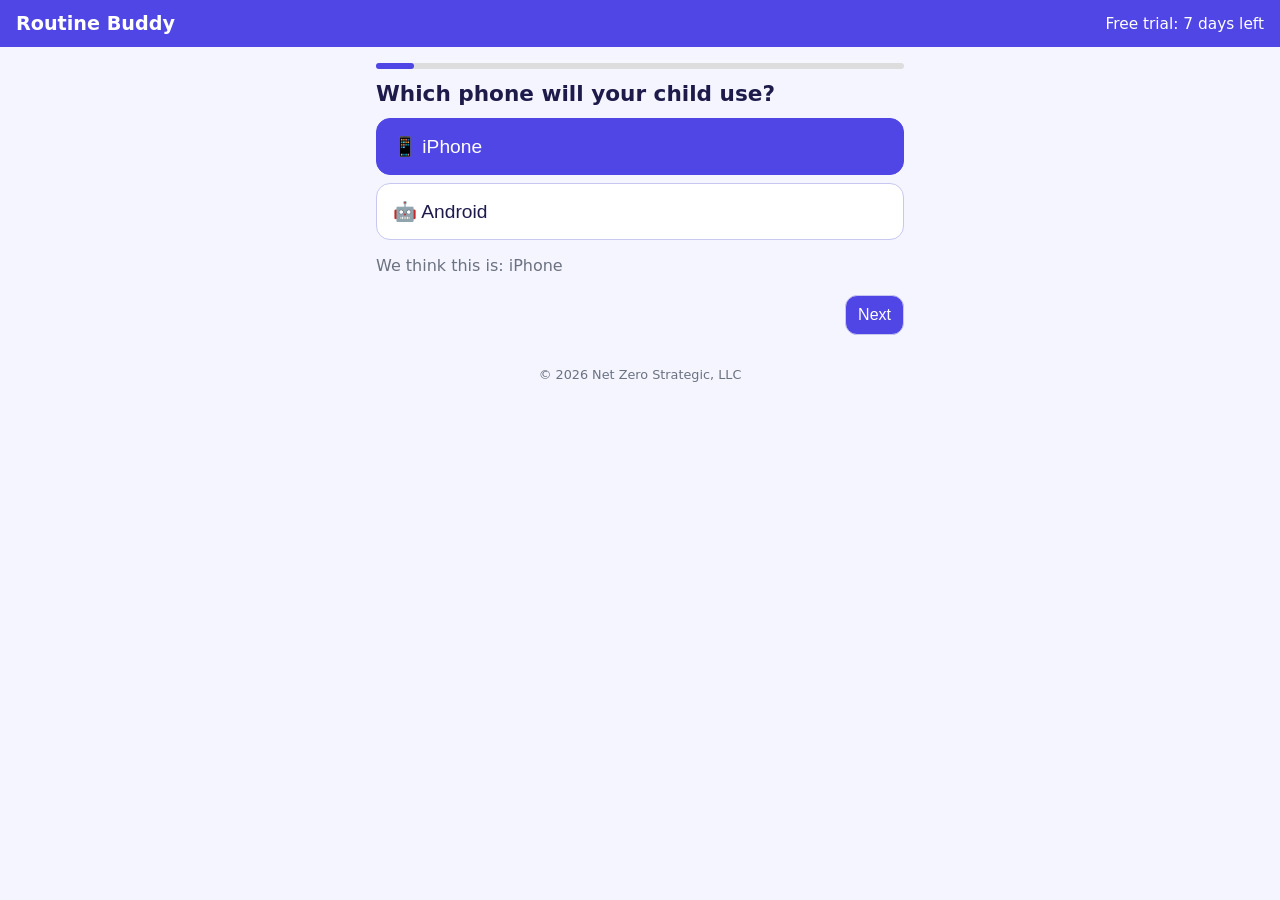
==== index.html @ da812ada "Routine Buddy test preview" ====
<!doctype html><html lang="en"><head><meta charset="utf-8">
<meta name="viewport" content="width=device-width,initial-scale=1,viewport-fit=cover">
<title>Routine Buddy</title><meta name="author" content="Net Zero Strategic, LLC"><meta name="copyright" content="© 2026 Net Zero Strategic, LLC">
<meta name="description" content="Routine Buddy: step-by-step spoken routines with praise after every step. By Net Zero Strategic, LLC.">
<meta name="apple-mobile-web-app-capable" content="yes"><meta name="apple-mobile-web-app-title" content="Routine Buddy" id="appTitle">
<meta name="theme-color" content="#4f46e5"><link rel="manifest" href="manifest.webmanifest" id="manifest"><link rel="icon" href="icon.svg"><link rel="apple-touch-icon" href="icon-192.png" id="touchIcon">
<link rel="stylesheet" href="style.css"></head><body>
<header><b data-t="title">Routine Buddy</b><span id="trialTag" class="small"></span></header>
<main>
<section id="ob" hidden><div class="dots" id="obDots"></div><div id="obBody"></div>
 <div class="row nav"><button id="obBack">←</button><button id="obNext" class="primary" data-t="next"></button></div></section>
<section id="home" hidden>
 <div id="subBanner" class="banner" hidden></div><h2 data-t="myR"></h2><div id="rlist"></div>
 <button id="newR" class="add">＋ <span data-t="newR"></span></button>
 <label><span data-t="lang"></span><select id="lang"></select></label>
 <label><span data-t="mode"></span><select id="mode"><option value="touch" data-t="touch"></option><option value="voice" data-t="voice"></option></select></label>
 <label><span data-t="childQ"></span><input id="kid" autocomplete="off"></label>
 <label class="row"><input type="checkbox" id="useWeather"> <span data-t="weatherStep"></span></label>
 <div class="subbox"><b data-t="subSec"></b><div id="subLine" class="muted"></div><a id="manageSub" target="_blank" rel="noopener" data-t="manage"></a></div>
 <p class="links"><a href="#" id="toAbout" data-t="about"></a></p>
</section>
<section id="launch" hidden><div id="lIcon" class="bigicon"></div><h2 id="lName"></h2><button id="lStart" class="big" data-t="tapStart"></button><p class="links"><a href="./" data-t="myR"></a></p></section>
<section id="run" hidden>
 <div id="rname" class="muted"></div><div class="barw"><div id="bar"></div></div>
 <div id="step"></div><div id="status" class="muted"></div>
 <button id="doneBtn" class="big" data-t="done"></button>
 <div class="row3"><button data-c="back" data-t="back"></button><button data-c="repeat" data-t="repeat"></button><button data-c="pause" id="pauseBtn" data-t="pause"></button><button data-c="stop" data-t="stop"></button></div>
</section>
<section id="edit" hidden><input id="erName"><div id="erSteps"></div>
 <div class="row"><button id="erSave" class="primary" data-t="save"></button><button id="erHS" data-t="pin"></button><button id="erDel" data-t="del"></button></div>
 <p class="links"><a href="#" class="toHome">←</a></p></section>
<section id="paywall" hidden>
 <h2 data-t="subTitle"></h2><p data-t="subBody"></p>
 <button class="big" id="buyM" data-t="monthly"></button><button class="big" id="buyY" data-t="yearly"></button>
 <button id="trial" data-t="trial"></button><button id="restore" data-t="restore"></button>
 <p class="muted small">Subscriptions renew automatically until cancelled in your App Store / Google Play account settings. Payment is charged to your store account at confirmation. <a href="privacy.html">Privacy</a> · <a href="terms.html">Terms</a></p>
 <p class="links"><a href="#" class="toHome" data-t="later"></a></p>
</section>
<section id="about" hidden>
 <h2>Routine Buddy</h2><p>Version 1.1.0</p><p>Published by <b>Net Zero Strategic, LLC</b>.</p>
 <p>© 2026 Net Zero Strategic, LLC. All rights reserved.</p>
 <p><a href="privacy.html" data-t="privacy"></a> · <a href="terms.html" data-t="terms"></a></p>
 <p class="links"><a href="#" class="toHome">←</a></p>
</section>
</main>
<footer>© 2026 Net Zero Strategic, LLC</footer>
<script src="i18n.js"></script><script src="i18n-ob.js"></script><script src="i18n-sub.js"></script><script src="subscription.js"></script><script src="speech.js"></script><script src="app.js"></script>
</body></html>
---- style.css ----
*{box-sizing:border-box}body{margin:0;font-family:system-ui,-apple-system,"Noto Sans",sans-serif;background:#f5f5ff;color:#1e1b4b;padding:env(safe-area-inset-top) 0 env(safe-area-inset-bottom)}
header{display:flex;justify-content:space-between;align-items:center;padding:12px 16px;background:#4f46e5;color:#fff;font-size:1.2em}
header select{font-size:1em}main{max-width:560px;margin:auto;padding:16px}
label{display:block;margin:12px 0}label select,label input:not([type=checkbox]){display:block;width:100%;font-size:1.1em;padding:10px;margin-top:4px}
.row{display:flex;gap:8px;align-items:center;flex-wrap:wrap}.row3{display:grid;grid-template-columns:repeat(4,1fr);gap:6px;margin-top:12px}
button{font-size:1em;padding:10px 12px;border-radius:12px;border:1px solid #c7c7f0;background:#fff;color:inherit}
.big{display:block;width:100%;font-size:1.6em;padding:22px;margin:10px 0;background:#4f46e5;color:#fff;border:0;border-radius:20px}
#doneBtn{background:#16a34a;font-size:2.2em;padding:36px}.primary{background:#4f46e5;color:#fff}
.rbtn{display:block;width:100%;font-size:1.4em;padding:20px;margin:8px 0;border-radius:18px;border:0;background:linear-gradient(135deg,#fbbf24,#f97316);color:#fff}
.rbtn.calm{background:linear-gradient(135deg,#1e3a8a,#6d28d9)}
#step{font-size:2em;font-weight:600;min-height:3.5em;margin:20px 0;text-align:center}
.barw{height:12px;background:#ddd;border-radius:6px;overflow:hidden}#bar{height:100%;width:0;background:#16a34a;transition:width .4s}
.muted{color:#6b7280}.small{font-size:.8em}.links{text-align:center;margin-top:20px}
footer{text-align:center;color:#6b7280;font-size:.8em;padding:16px}
#steps li{background:#fff;border-radius:10px;padding:8px;margin:6px 0}#steps input[type=text]{width:100%;font-size:1em;padding:6px}
#steps .opts{display:flex;flex-wrap:wrap;gap:6px;align-items:center;margin-top:6px;font-size:.85em}#steps .opts input[type=number]{width:64px}
#erName{width:100%;font-size:1.2em;padding:8px;margin:8px 0}
.chips{display:flex;flex-wrap:wrap;gap:8px;margin:10px 0}.chip{border-radius:999px;padding:8px 14px;background:#eef;border:1px solid #c7c7f0}.chip.on{background:#4f46e5;color:#fff}
.choice{display:block;width:100%;text-align:start;font-size:1.2em;padding:16px;margin:8px 0;border-radius:14px}.choice.on{background:#4f46e5;color:#fff;border-color:#4f46e5}
.nav{justify-content:space-between;margin-top:20px}.dots{height:6px;background:#ddd;border-radius:3px;margin-bottom:12px}.dots i{display:block;height:100%;background:#4f46e5;border-radius:3px}
.q{font-size:1.35em;font-weight:600;margin:8px 0 12px}.tl{list-style:none;padding:0}.tl li{display:flex;gap:6px;align-items:center;background:#fff;border-radius:10px;padding:8px;margin:6px 0}.tl li span{flex:1}
.emo{font-size:1.6em;padding:6px 10px}.sw{width:40px;height:40px;border-radius:50%;border:3px solid transparent}.sw.on{border-color:#1e1b4b}
.rrow{display:flex;gap:6px;align-items:stretch}.rrow .rbtn{flex:1;margin:6px 0}.rrow button.s{margin:6px 0}.add{width:100%;padding:14px;margin:8px 0}
.bigicon{font-size:5em;text-align:center;border-radius:30px;width:160px;height:160px;line-height:160px;margin:20px auto}#lName{text-align:center}
.inrow{display:flex;gap:6px}.inrow input{flex:1;font-size:1.1em;padding:10px}code{word-break:break-all;background:#fff;padding:6px;display:block;border-radius:8px}
.inrow input{min-width:0}.inrow button{white-space:nowrap}
.banner{background:#fef3c7;border:1px solid #f59e0b;border-radius:12px;padding:12px;margin-bottom:10px;display:flex;gap:8px;align-items:center;flex-wrap:wrap}.banner.bad{background:#fee2e2;border-color:#dc2626}.banner span{flex:1}
.subbox{background:#fff;border-radius:12px;padding:12px;margin:12px 0}.subbox a{display:inline-block;margin-top:6px}
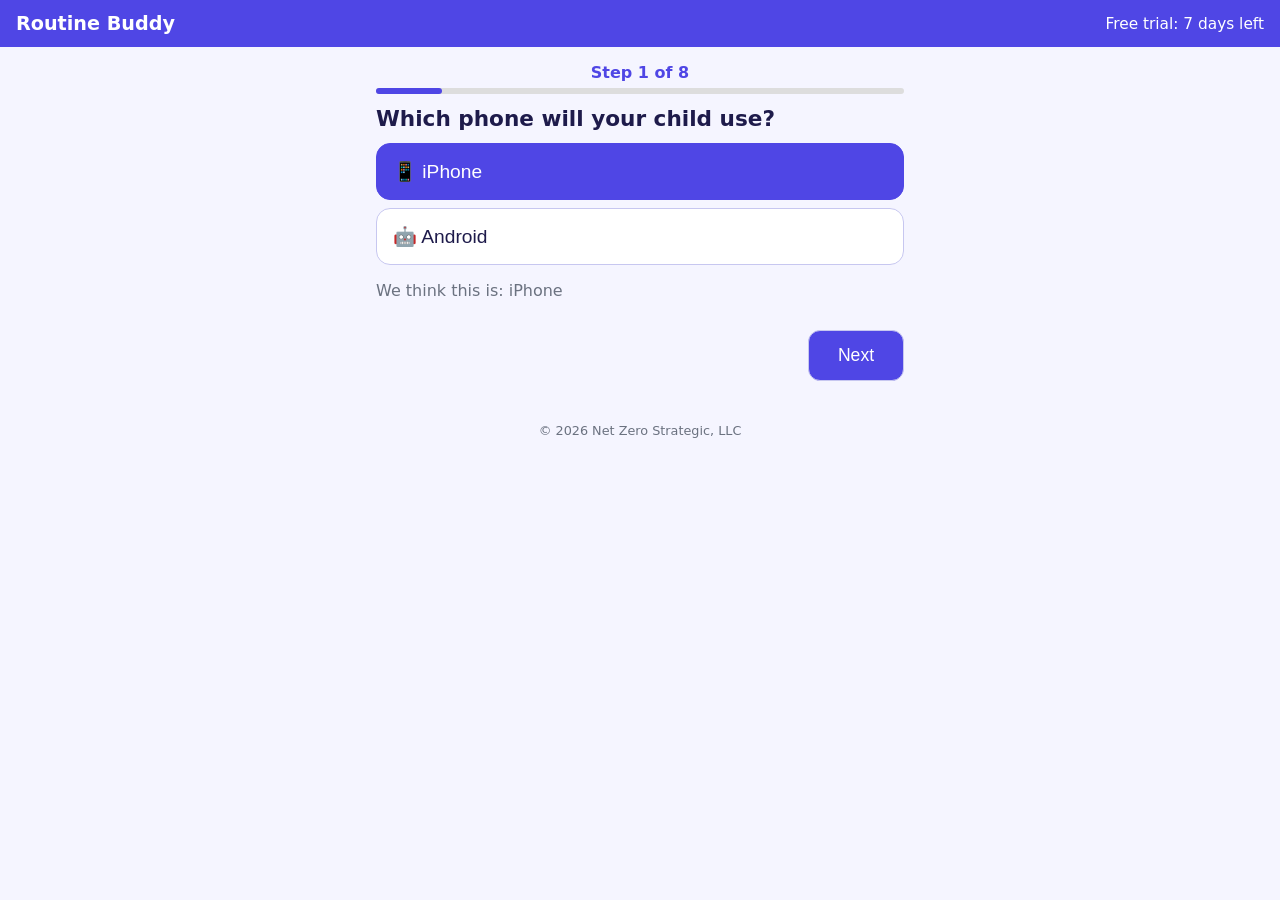
==== commit 2f0587c5: "Simpler tap-first routine builder, friendly wording, multiple children, school-morning quick start, " ====
--- a/index.html
+++ b/index.html
@@ -7,14 +7,16 @@
 <link rel="stylesheet" href="style.css"></head><body>
 <header><b data-t="title">Routine Buddy</b><span id="trialTag" class="small"></span></header>
 <main>
-<section id="ob" hidden><div class="dots" id="obDots"></div><div id="obBody"></div>
+<section id="ob" hidden><div class="prog"><span id="obProg"></span></div><div class="dots" id="obDots"></div><div id="obBody"></div>
  <div class="row nav"><button id="obBack">←</button><button id="obNext" class="primary" data-t="next"></button></div></section>
 <section id="home" hidden>
- <div id="subBanner" class="banner" hidden></div><h2 data-t="myR"></h2><div id="rlist"></div>
+ <div id="subBanner" class="banner" hidden></div><div id="kidBar" class="chips"></div><h2 data-t="myR"></h2><div id="rlist"></div>
  <button id="newR" class="add">＋ <span data-t="newR"></span></button>
  <label><span data-t="lang"></span><select id="lang"></select></label>
  <label><span data-t="mode"></span><select id="mode"><option value="touch" data-t="touch"></option><option value="voice" data-t="voice"></option></select></label>
  <label><span data-t="childQ"></span><input id="kid" autocomplete="off"></label>
+ <label><span data-t="praiseSet"></span><select id="praiseSel"><option value="every" data-t="pEvery"></option><option value="some" data-t="pSome"></option><option value="end" data-t="pEnd"></option></select></label>
+ <label><span data-t="checkSet"></span><select id="checkSel"><option value="120" data-t="ckYes"></option><option value="0" data-t="ckOff"></option></select></label>
  <label class="row"><input type="checkbox" id="useWeather"> <span data-t="weatherStep"></span></label>
  <div class="subbox"><b data-t="subSec"></b><div id="subLine" class="muted"></div><a id="manageSub" target="_blank" rel="noopener" data-t="manage"></a></div>
  <p class="links"><a href="#" id="toAbout" data-t="about"></a></p>
@@ -26,7 +28,7 @@
  <button id="doneBtn" class="big" data-t="done"></button>
  <div class="row3"><button data-c="back" data-t="back"></button><button data-c="repeat" data-t="repeat"></button><button data-c="pause" id="pauseBtn" data-t="pause"></button><button data-c="stop" data-t="stop"></button></div>
 </section>
-<section id="edit" hidden><input id="erName"><div id="erSteps"></div>
+<section id="edit" hidden><input id="erName"><label><span data-t="doneBy"></span><input type="time" id="erDoneBy"></label><div id="erSteps"></div>
  <div class="row"><button id="erSave" class="primary" data-t="save"></button><button id="erHS" data-t="pin"></button><button id="erDel" data-t="del"></button></div>
  <p class="links"><a href="#" class="toHome">←</a></p></section>
 <section id="paywall" hidden>
@@ -42,7 +44,7 @@
  <p><a href="privacy.html" data-t="privacy"></a> · <a href="terms.html" data-t="terms"></a></p>
  <p class="links"><a href="#" class="toHome">←</a></p>
 </section>
-</main>
+</main><div id="sheet" class="sheet" hidden><div class="sheetIn" id="sheetIn"></div></div>
 <footer>© 2026 Net Zero Strategic, LLC</footer>
-<script src="i18n.js"></script><script src="i18n-ob.js"></script><script src="i18n-sub.js"></script><script src="subscription.js"></script><script src="speech.js"></script><script src="app.js"></script>
+<script src="i18n.js"></script><script src="i18n-ob.js"></script><script src="i18n-sub.js"></script><script src="i18n-ux.js"></script><script src="i18n-ux2.js"></script><script src="subscription.js"></script><script src="speech.js"></script><script src="app.js"></script>
 </body></html>
--- a/style.css
+++ b/style.css
@@ -26,3 +26,14 @@
 .inrow input{min-width:0}.inrow button{white-space:nowrap}
 .banner{background:#fef3c7;border:1px solid #f59e0b;border-radius:12px;padding:12px;margin-bottom:10px;display:flex;gap:8px;align-items:center;flex-wrap:wrap}.banner.bad{background:#fee2e2;border-color:#dc2626}.banner span{flex:1}
 .subbox{background:#fff;border-radius:12px;padding:12px;margin:12px 0}.subbox a{display:inline-block;margin-top:6px}
+.prog{text-align:center;font-weight:600;color:#4f46e5;margin-bottom:6px}
+.cards{display:grid;grid-template-columns:1fr 1fr;gap:12px}.card{font-size:1.15em;padding:22px 8px;border-radius:22px;border:3px solid #e0e0f5;background:#fff;text-align:center;min-height:130px}
+.card .e{font-size:2.6em;display:block;margin-bottom:6px}.card:active{transform:scale(.97)}
+.quick{display:block;width:100%;font-size:1.2em;padding:18px;border-radius:18px;border:0;background:linear-gradient(135deg,#16a34a,#0891b2);color:#fff;margin:6px 0 16px}
+.slist{list-style:none;padding:0;margin:8px 0}.srow{display:flex;align-items:center;gap:6px;background:#fff;border-radius:16px;padding:6px;margin:8px 0;border:3px solid #4f46e5;min-height:64px;touch-action:pan-y}
+.srow.off{opacity:.45;border-color:#e0e0f5;border-style:dashed}.srow.drag{box-shadow:0 8px 20px rgba(0,0,0,.25);transform:scale(1.02)}
+.srow .h{font-size:1.4em;padding:10px 6px;touch-action:none;cursor:grab;color:#9ca3af}.srow .e{font-size:1.8em}.srow .tx{flex:1;font-size:1.05em;padding:8px 2px;text-align:start;background:none;border:0}
+.srow .tag{font-size:.8em;color:#4f46e5}.srow .ck{font-size:1.4em;width:44px;height:44px;border-radius:50%;padding:0}.srow.on .ck{background:#4f46e5;color:#fff}.srow .mv{padding:6px 8px}
+.sheet{position:fixed;inset:0;background:rgba(0,0,0,.35);display:flex;align-items:flex-end;z-index:9}.sheet[hidden]{display:none}.sheetIn{background:#fff;width:100%;max-width:560px;margin:auto auto 0;border-radius:24px 24px 0 0;padding:20px 16px calc(20px + env(safe-area-inset-bottom))}
+.sheetIn .chip{font-size:1.05em;padding:12px 16px}
+#ob .nav{position:sticky;bottom:0;background:#f5f5ff;padding:10px 0 calc(10px + env(safe-area-inset-bottom));z-index:2}#ob .nav button{min-width:96px;font-size:1.1em;padding:14px 18px}
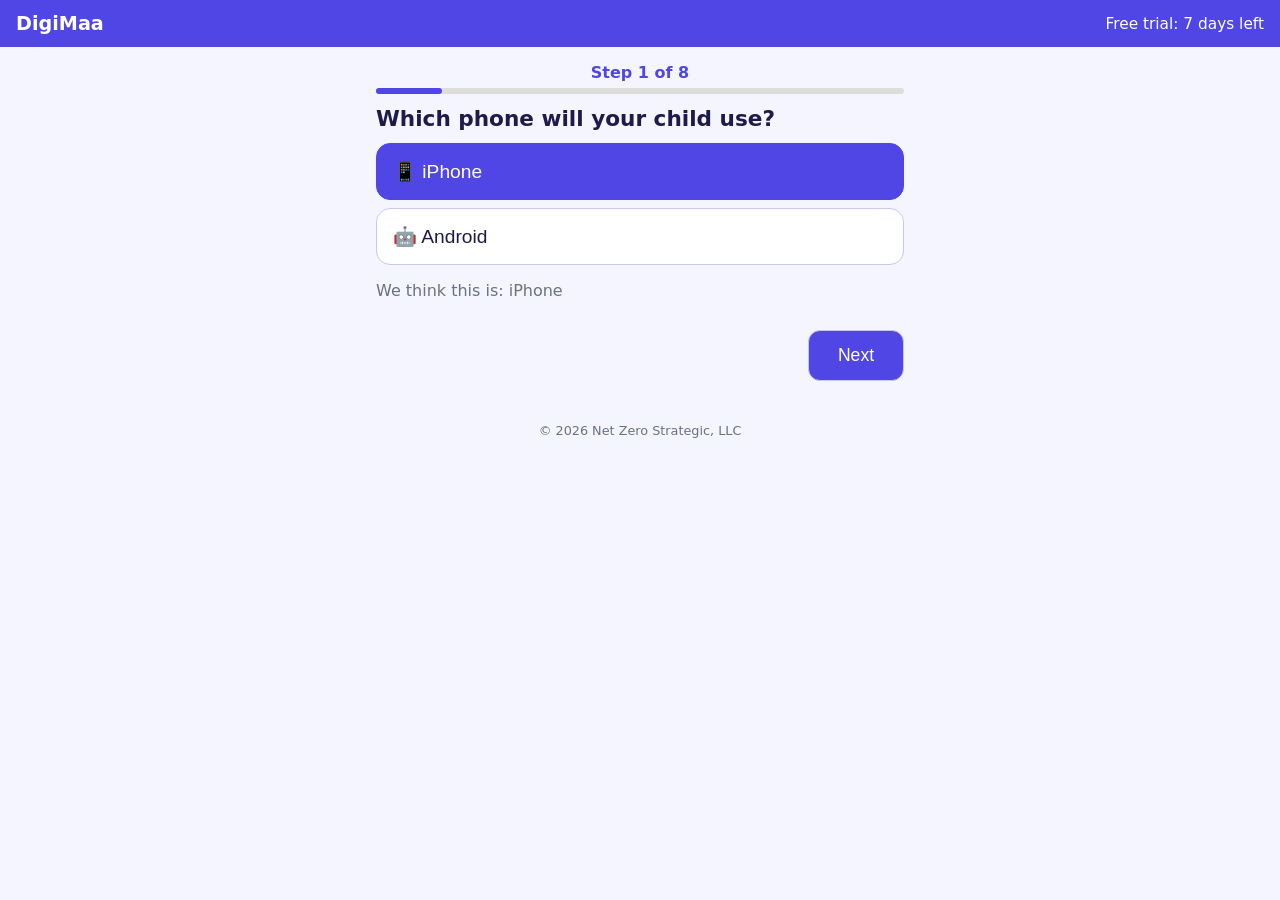
==== commit 49fe2757: "Rename test app to DigiMaa Working name Routine Buddy replaced. Brand DigiMaa (untranslated), owner " ====
--- a/index.html
+++ b/index.html
@@ -1,11 +1,11 @@
 <!doctype html><html lang="en"><head><meta charset="utf-8">
 <meta name="viewport" content="width=device-width,initial-scale=1,viewport-fit=cover">
-<title>Routine Buddy</title><meta name="author" content="Net Zero Strategic, LLC"><meta name="copyright" content="© 2026 Net Zero Strategic, LLC">
-<meta name="description" content="Routine Buddy: step-by-step spoken routines with praise after every step. By Net Zero Strategic, LLC.">
-<meta name="apple-mobile-web-app-capable" content="yes"><meta name="apple-mobile-web-app-title" content="Routine Buddy" id="appTitle">
+<title>DigiMaa</title><meta name="author" content="Net Zero Strategic, LLC"><meta name="copyright" content="© 2026 Net Zero Strategic, LLC">
+<meta name="description" content="DigiMaa: step-by-step spoken routines with praise after every step. By Net Zero Strategic, LLC.">
+<meta name="apple-mobile-web-app-capable" content="yes"><meta name="apple-mobile-web-app-title" content="DigiMaa" id="appTitle">
 <meta name="theme-color" content="#4f46e5"><link rel="manifest" href="manifest.webmanifest" id="manifest"><link rel="icon" href="icon.svg"><link rel="apple-touch-icon" href="icon-192.png" id="touchIcon">
 <link rel="stylesheet" href="style.css"></head><body>
-<header><b data-t="title">Routine Buddy</b><span id="trialTag" class="small"></span></header>
+<header><b data-t="title">DigiMaa</b><span id="trialTag" class="small"></span></header>
 <main>
 <section id="ob" hidden><div class="prog"><span id="obProg"></span></div><div class="dots" id="obDots"></div><div id="obBody"></div>
  <div class="row nav"><button id="obBack">←</button><button id="obNext" class="primary" data-t="next"></button></div></section>
@@ -15,6 +15,7 @@
  <label><span data-t="lang"></span><select id="lang"></select></label>
  <label><span data-t="mode"></span><select id="mode"><option value="touch" data-t="touch"></option><option value="voice" data-t="voice"></option></select></label>
  <label><span data-t="childQ"></span><input id="kid" autocomplete="off"></label>
+ <label><span data-t="tempSet"></span><select id="tempSel"><option value="auto" data-t="tAuto"></option><option value="C">°C</option><option value="F">°F</option></select></label>
  <label><span data-t="praiseSet"></span><select id="praiseSel"><option value="every" data-t="pEvery"></option><option value="some" data-t="pSome"></option><option value="end" data-t="pEnd"></option></select></label>
  <label><span data-t="checkSet"></span><select id="checkSel"><option value="120" data-t="ckYes"></option><option value="0" data-t="ckOff"></option></select></label>
  <label class="row"><input type="checkbox" id="useWeather"> <span data-t="weatherStep"></span></label>
@@ -39,7 +40,7 @@
  <p class="links"><a href="#" class="toHome" data-t="later"></a></p>
 </section>
 <section id="about" hidden>
- <h2>Routine Buddy</h2><p>Version 1.1.0</p><p>Published by <b>Net Zero Strategic, LLC</b>.</p>
+ <h2>DigiMaa</h2><p>Version 1.1.0</p><p>Published by <b>Net Zero Strategic, LLC</b>.</p>
  <p>© 2026 Net Zero Strategic, LLC. All rights reserved.</p>
  <p><a href="privacy.html" data-t="privacy"></a> · <a href="terms.html" data-t="terms"></a></p>
  <p class="links"><a href="#" class="toHome">←</a></p>
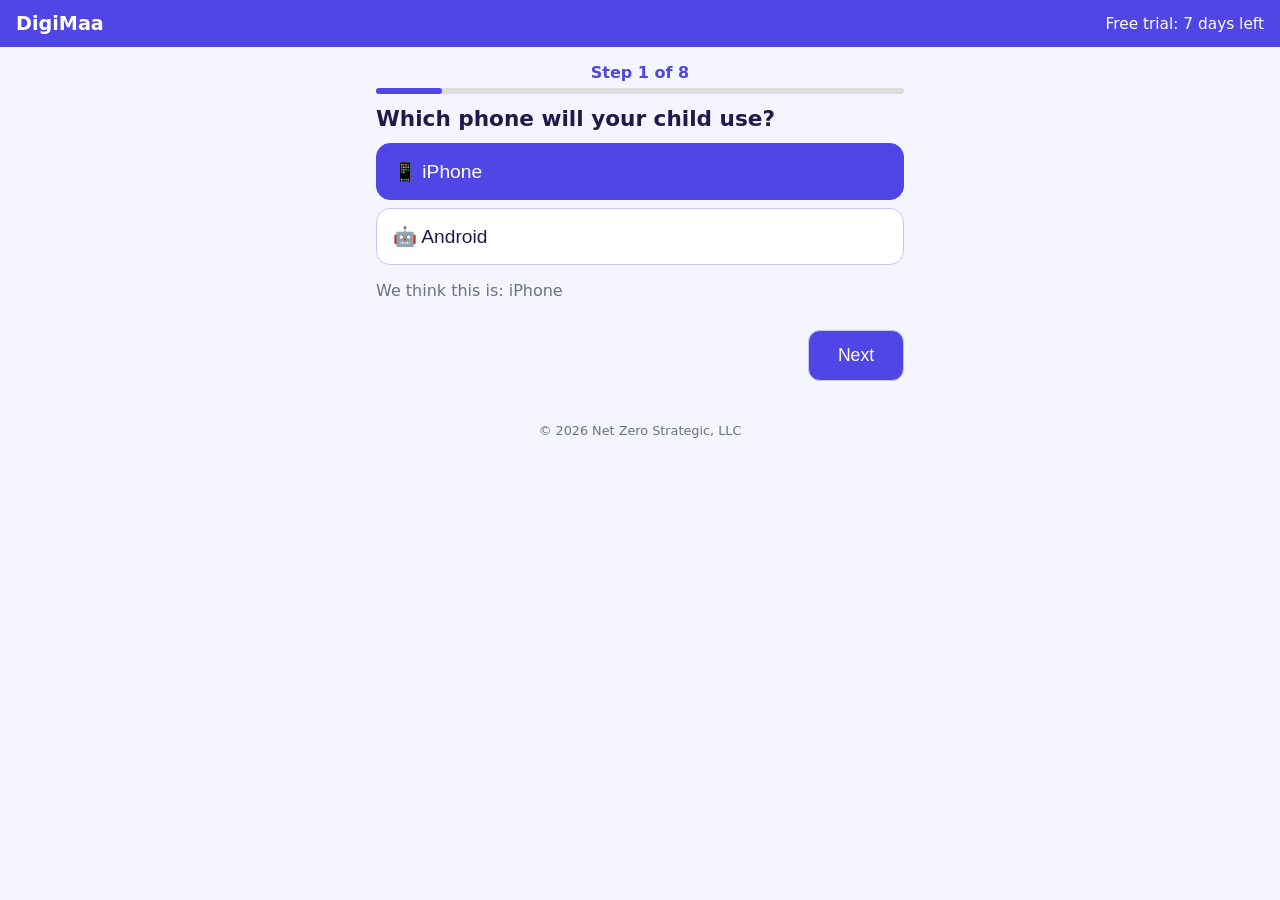
==== commit c7557e3e: "Add to Home Screen on Save; minutes label on timers Web install prompt / Safari Share guide; setup p" ====
--- a/index.html
+++ b/index.html
@@ -47,5 +47,5 @@
 </section>
 </main><div id="sheet" class="sheet" hidden><div class="sheetIn" id="sheetIn"></div></div>
 <footer>© 2026 Net Zero Strategic, LLC</footer>
-<script src="i18n.js"></script><script src="i18n-ob.js"></script><script src="i18n-sub.js"></script><script src="i18n-ux.js"></script><script src="i18n-ux2.js"></script><script src="subscription.js"></script><script src="speech.js"></script><script src="app.js"></script>
+<script src="i18n.js"></script><script src="i18n-ob.js"></script><script src="i18n-sub.js"></script><script src="i18n-ux.js"></script><script src="i18n-ux2.js"></script><script src="i18n-hs.js"></script><script src="subscription.js"></script><script src="speech.js"></script><script src="app.js"></script>
 </body></html>
--- a/style.css
+++ b/style.css
@@ -37,3 +37,16 @@
 .sheet{position:fixed;inset:0;background:rgba(0,0,0,.35);display:flex;align-items:flex-end;z-index:9}.sheet[hidden]{display:none}.sheetIn{background:#fff;width:100%;max-width:560px;margin:auto auto 0;border-radius:24px 24px 0 0;padding:20px 16px calc(20px + env(safe-area-inset-bottom))}
 .sheetIn .chip{font-size:1.05em;padding:12px 16px}
 #ob .nav{position:sticky;bottom:0;background:#f5f5ff;padding:10px 0 calc(10px + env(safe-area-inset-bottom));z-index:2}#ob .nav button{min-width:96px;font-size:1.1em;padding:14px 18px}
+
+/* Home-screen install guide (web) */
+button.ghost{background:transparent;border:0;color:#64748b;padding:12px;font-size:1em;width:100%}
+.hsGuide{background:#f8fafc;border-radius:16px;padding:16px;margin:12px 0}
+.hsLead{font-weight:600;margin:0 0 12px;text-align:center}
+.hsSteps{list-style:none;padding:0;margin:0;display:flex;flex-direction:column;gap:12px}
+.hsSteps li{display:flex;gap:12px;align-items:center;background:#fff;border-radius:12px;padding:12px;box-shadow:0 1px 3px rgba(0,0,0,.06)}
+.hsIcon{flex:0 0 48px;height:48px;display:flex;align-items:center;justify-content:center;font-size:1.4em;background:#eef2ff;border-radius:12px;color:#4f46e5;font-weight:700}
+.hsIcon.share{background:#eef2ff}
+.hsArrow{margin-top:16px;text-align:center;color:#4f46e5;font-weight:600}
+.hsArrow span{display:block;margin-bottom:8px;font-size:.95em}
+.hsShareBtn{display:inline-flex;align-items:center;justify-content:center;width:56px;height:40px;border:2px solid #4f46e5;border-radius:10px;font-size:1.2em;background:#fff;animation:hsBounce 1.6s ease-in-out infinite}
+@keyframes hsBounce{0%,100%{transform:translateY(0)}50%{transform:translateY(6px)}}
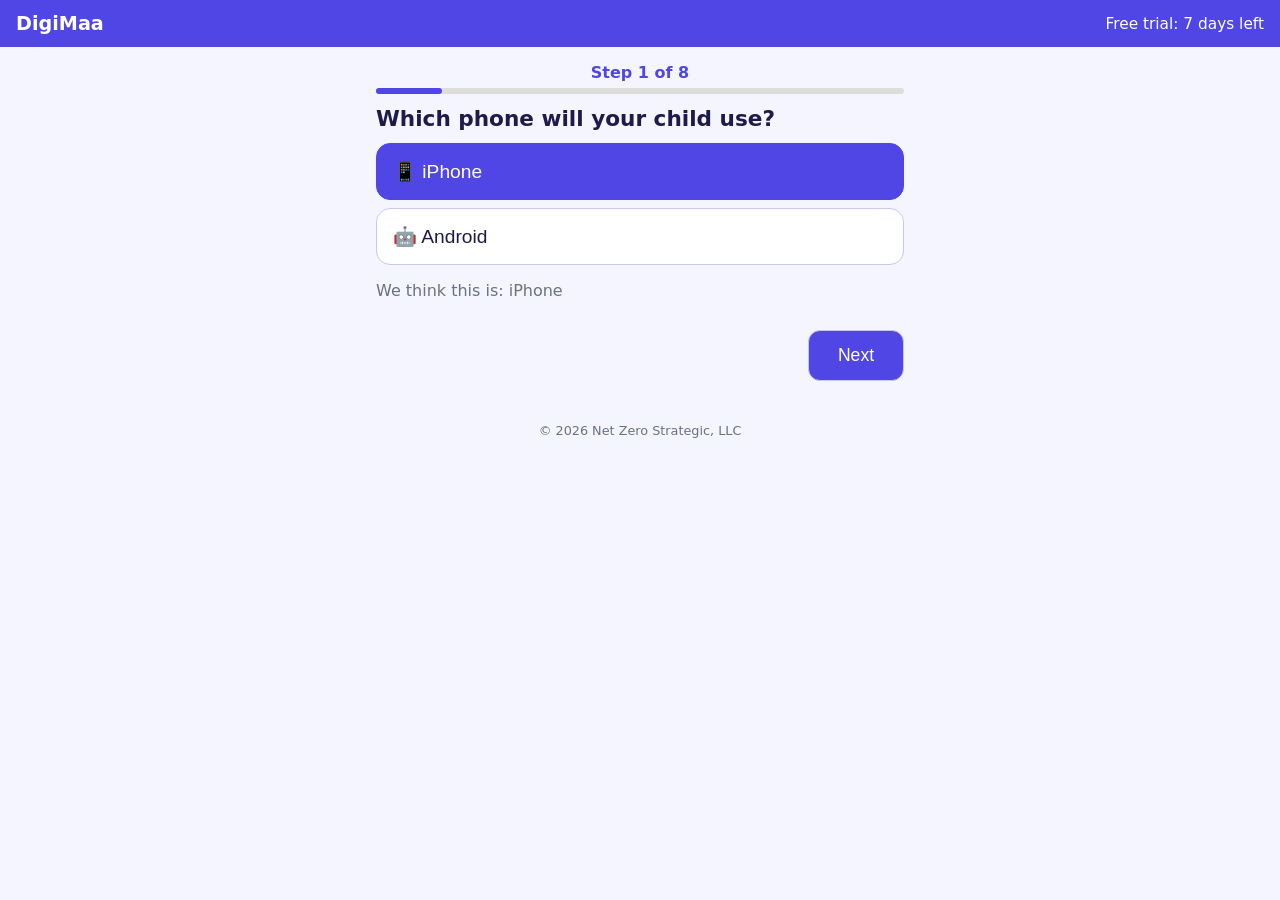
==== commit 497fafac: "iOS home-screen fix + Send to my child share" ====
--- a/index.html
+++ b/index.html
@@ -2,7 +2,7 @@
 <meta name="viewport" content="width=device-width,initial-scale=1,viewport-fit=cover">
 <title>DigiMaa</title><meta name="author" content="Net Zero Strategic, LLC"><meta name="copyright" content="© 2026 Net Zero Strategic, LLC">
 <meta name="description" content="DigiMaa: step-by-step spoken routines with praise after every step. By Net Zero Strategic, LLC.">
-<meta name="apple-mobile-web-app-capable" content="yes"><meta name="apple-mobile-web-app-title" content="DigiMaa" id="appTitle">
+<meta name="apple-mobile-web-app-capable" content="yes"><meta name="apple-mobile-web-app-title" content="DigiMaa" id="appTitle"><meta name="apple-mobile-web-app-status-bar-style" content="default">
 <meta name="theme-color" content="#4f46e5"><link rel="manifest" href="manifest.webmanifest" id="manifest"><link rel="icon" href="icon.svg"><link rel="apple-touch-icon" href="icon-192.png" id="touchIcon">
 <link rel="stylesheet" href="style.css"></head><body>
 <header><b data-t="title">DigiMaa</b><span id="trialTag" class="small"></span></header>
@@ -39,6 +39,12 @@
  <p class="muted small">Subscriptions renew automatically until cancelled in your App Store / Google Play account settings. Payment is charged to your store account at confirmation. <a href="privacy.html">Privacy</a> · <a href="terms.html">Terms</a></p>
  <p class="links"><a href="#" class="toHome" data-t="later"></a></p>
 </section>
+<section id="bring" hidden>
+ <h2 data-t="bringTitle"></h2><p data-t="bringBody"></p>
+ <textarea id="bringIn" rows="5" style="width:100%;font-size:14px" autocomplete="off" autocorrect="off" spellcheck="false"></textarea>
+ <button class="big" id="bringGo" data-t="bringGo"></button>
+ <p class="muted small" data-t="bringHelp"></p>
+</section>
 <section id="about" hidden>
  <h2>DigiMaa</h2><p>Version 1.1.0</p><p>Published by <b>Net Zero Strategic, LLC</b>.</p>
  <p>© 2026 Net Zero Strategic, LLC. All rights reserved.</p>
--- a/style.css
+++ b/style.css
@@ -50,3 +50,8 @@
 .hsArrow span{display:block;margin-bottom:8px;font-size:.95em}
 .hsShareBtn{display:inline-flex;align-items:center;justify-content:center;width:56px;height:40px;border:2px solid #4f46e5;border-radius:10px;font-size:1.2em;background:#fff;animation:hsBounce 1.6s ease-in-out infinite}
 @keyframes hsBounce{0%,100%{transform:translateY(0)}50%{transform:translateY(6px)}}
+
+.shareBox{margin:16px 0;display:flex;flex-direction:column;gap:8px}
+.shareBox button{width:100%}
+.toast{position:fixed;left:50%;bottom:24px;transform:translateX(-50%) translateY(20px);background:#1e293b;color:#fff;padding:12px 18px;border-radius:12px;opacity:0;pointer-events:none;transition:.25s;z-index:99;max-width:90%;text-align:center}
+.toast.on{opacity:1;transform:translateX(-50%) translateY(0)}
